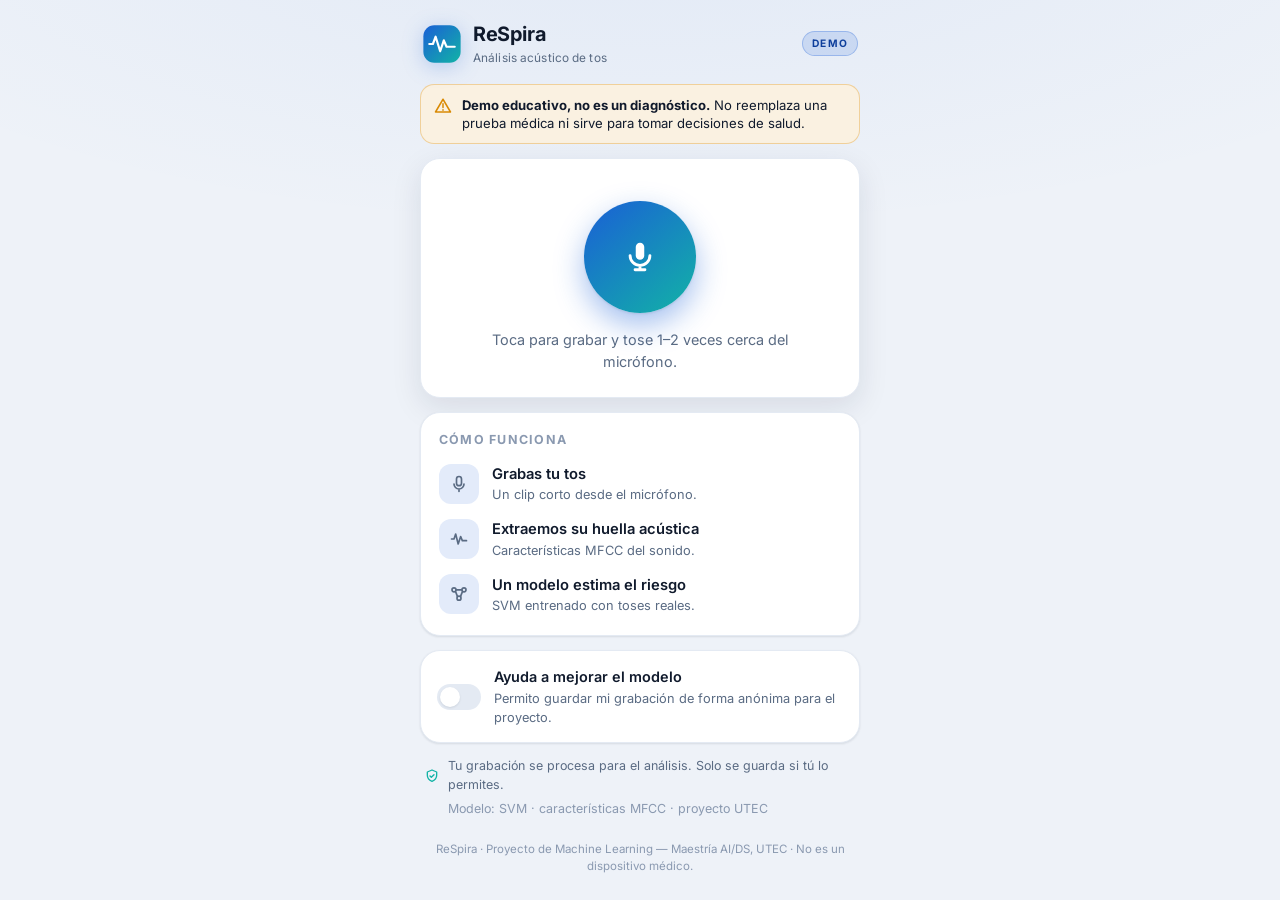
==== deploy/static/index.html @ 6ac3e037 "UI: rediseño profesional «ReSpira» (tema claro/oscuro) Rediseño completo del frontend con prácticas " ====
<!DOCTYPE html>
<html lang="es">
<head>
  <meta charset="UTF-8">
  <meta name="viewport" content="width=device-width, initial-scale=1.0, viewport-fit=cover">
  <meta name="theme-color" content="#ffffff" media="(prefers-color-scheme: light)">
  <meta name="theme-color" content="#0b1220" media="(prefers-color-scheme: dark)">
  <meta name="description" content="ReSpira · Análisis acústico de tos con IA (demo educativo).">
  <title>ReSpira · Análisis acústico de tos</title>
  <link rel="manifest" href="manifest.webmanifest">
  <link rel="icon" href="icons/icon-192.png">
  <link rel="apple-touch-icon" href="icons/icon-192.png">
  <link rel="stylesheet" href="style.css">
</head>
<body>
  <!-- Definiciones SVG reutilizables (gradiente de marca) -->
  <svg width="0" height="0" aria-hidden="true" style="position:absolute">
    <defs>
      <linearGradient id="grad-marca" x1="0" y1="0" x2="1" y2="1">
        <stop offset="0" stop-color="var(--brand)"/>
        <stop offset="1" stop-color="var(--accent)"/>
      </linearGradient>
    </defs>
  </svg>

  <div class="app">
    <!-- ===== App bar ===== -->
    <header class="appbar">
      <div class="marca">
        <span class="logo" aria-hidden="true">
          <svg viewBox="0 0 44 44" width="40" height="40">
            <rect x="1.5" y="1.5" width="41" height="41" rx="12"
                  fill="url(#grad-marca)"/>
            <path d="M8 22 h4 l3 -8 l5 16 l4 -12 l3 7 h9" fill="none"
                  stroke="#fff" stroke-width="2.4" stroke-linecap="round"
                  stroke-linejoin="round"/>
          </svg>
        </span>
        <span class="marca-texto">
          <span class="marca-nombre">ReSpira</span>
          <span class="marca-bajada">Análisis acústico de tos</span>
        </span>
      </div>
      <span class="pill">DEMO</span>
    </header>

    <!-- ===== Aviso ===== -->
    <div class="aviso" role="note">
      <svg viewBox="0 0 24 24" width="18" height="18" aria-hidden="true" class="aviso-ic">
        <path d="M12 3 L22 20 H2 Z" fill="none" stroke="currentColor" stroke-width="2"
              stroke-linejoin="round"/>
        <path d="M12 9 v5 M12 17 v.5" stroke="currentColor" stroke-width="2"
              stroke-linecap="round"/>
      </svg>
      <p><strong>Demo educativo, no es un diagnóstico.</strong> No reemplaza una prueba
      médica ni sirve para tomar decisiones de salud.</p>
    </div>

    <!-- ===== Analizador ===== -->
    <section class="card analizador" data-state="idle" aria-label="Grabador de tos">
      <div class="viz">
        <canvas id="onda" class="onda" aria-hidden="true"></canvas>
        <span id="timer" class="timer num oculto">0.0s</span>
      </div>

      <button id="btnGrabar" class="rec" aria-label="Grabar tos">
        <svg class="rec-ic-mic" viewBox="0 0 24 24" width="34" height="34" aria-hidden="true">
          <rect x="9" y="2" width="6" height="12" rx="3" fill="currentColor"/>
          <path d="M5 11 a7 7 0 0 0 14 0 M12 18 v3 M8.5 21 h7" fill="none"
                stroke="currentColor" stroke-width="2" stroke-linecap="round"/>
        </svg>
        <svg class="rec-ic-stop oculto" viewBox="0 0 24 24" width="30" height="30" aria-hidden="true">
          <rect x="6" y="6" width="12" height="12" rx="3" fill="currentColor"/>
        </svg>
      </button>

      <p id="estado" class="estado">Toca para grabar y tose 1–2 veces cerca del micrófono.</p>

      <!-- Analizando -->
      <div id="cargando" class="cargando" aria-hidden="true">
        <span></span><span></span><span></span><span></span><span></span>
      </div>

      <!-- Resultado -->
      <div id="resultado" class="resultado oculto" aria-live="polite">
        <div class="medidor">
          <svg viewBox="0 0 120 120" width="150" height="150">
            <circle cx="60" cy="60" r="52" class="medidor-fondo"/>
            <circle id="medidorArco" cx="60" cy="60" r="52" class="medidor-arco"
                    transform="rotate(-90 60 60)"/>
          </svg>
          <div class="medidor-centro">
            <span id="probNum" class="num">0<span class="pct">%</span></span>
            <span class="medidor-cap">prob. COVID</span>
          </div>
        </div>

        <div id="chip" class="chip">
          <span id="chipIcon" class="chip-ic" aria-hidden="true"></span>
          <span id="chipTexto"></span>
        </div>
        <p id="significa" class="significa"></p>
        <button id="btnDeNuevo" class="btn-sec">Analizar de nuevo</button>
      </div>
    </section>

    <!-- ===== Cómo funciona ===== -->
    <section class="card info" aria-label="Cómo funciona">
      <h2 class="info-titulo">Cómo funciona</h2>
      <ol class="pasos">
        <li>
          <span class="paso-ic" aria-hidden="true">
            <svg viewBox="0 0 24 24" width="20" height="20">
              <rect x="9" y="3" width="6" height="11" rx="3" fill="none"
                    stroke="currentColor" stroke-width="2"/>
              <path d="M6 12 a6 6 0 0 0 12 0 M12 18 v3" fill="none"
                    stroke="currentColor" stroke-width="2" stroke-linecap="round"/>
            </svg>
          </span>
          <div><strong>Grabas tu tos</strong><span>Un clip corto desde el micrófono.</span></div>
        </li>
        <li>
          <span class="paso-ic" aria-hidden="true">
            <svg viewBox="0 0 24 24" width="20" height="20">
              <path d="M3 12 h3 l2 -6 l3 12 l3 -9 l2 5 h5" fill="none"
                    stroke="currentColor" stroke-width="2" stroke-linecap="round"
                    stroke-linejoin="round"/>
            </svg>
          </span>
          <div><strong>Extraemos su huella acústica</strong><span>Características MFCC del sonido.</span></div>
        </li>
        <li>
          <span class="paso-ic" aria-hidden="true">
            <svg viewBox="0 0 24 24" width="20" height="20">
              <circle cx="6" cy="7" r="2.4" fill="none" stroke="currentColor" stroke-width="2"/>
              <circle cx="18" cy="7" r="2.4" fill="none" stroke="currentColor" stroke-width="2"/>
              <circle cx="12" cy="17" r="2.4" fill="none" stroke="currentColor" stroke-width="2"/>
              <path d="M7.6 8.6 L10.4 15.4 M16.4 8.6 L13.6 15.4 M8.4 7 h7.2" fill="none"
                    stroke="currentColor" stroke-width="2"/>
            </svg>
          </span>
          <div><strong>Un modelo estima el riesgo</strong><span>SVM entrenado con toses reales.</span></div>
        </li>
      </ol>
    </section>

    <!-- ===== Consentimiento ===== -->
    <label class="consent card">
      <input type="checkbox" id="consent">
      <span class="switch" aria-hidden="true"></span>
      <span class="consent-texto">
        <strong>Ayuda a mejorar el modelo</strong>
        Permito guardar mi grabación de forma anónima para el proyecto.
      </span>
    </label>

    <!-- ===== Privacidad + modelo ===== -->
    <div class="notas">
      <p class="nota">
        <svg viewBox="0 0 24 24" width="16" height="16" aria-hidden="true">
          <path d="M12 3 l7 3 v5 c0 4.5 -3 7.5 -7 9 c-4 -1.5 -7 -4.5 -7 -9 V6 Z"
                fill="none" stroke="currentColor" stroke-width="2" stroke-linejoin="round"/>
          <path d="M9 12 l2 2 l4 -4" fill="none" stroke="currentColor" stroke-width="2"
                stroke-linecap="round" stroke-linejoin="round"/>
        </svg>
        Tu grabación se procesa para el análisis. Solo se guarda si tú lo permites.
      </p>
      <p class="nota nota-modelo">Modelo: SVM · características MFCC · proyecto UTEC</p>
    </div>

    <footer class="footer">
      ReSpira · Proyecto de Machine Learning — Maestría AI/DS, UTEC ·
      No es un dispositivo médico.
    </footer>
  </div>

  <script src="app.js"></script>
</body>
</html>
---- deploy/static/style.css ----
/* ===== Fuente Inter (self-hosted, offline) ===== */
@font-face { font-family:'Inter'; font-weight:400; font-display:swap;
  src:url('fonts/inter-400.woff2') format('woff2'); }
@font-face { font-family:'Inter'; font-weight:600; font-display:swap;
  src:url('fonts/inter-600.woff2') format('woff2'); }
@font-face { font-family:'Inter'; font-weight:700; font-display:swap;
  src:url('fonts/inter-700.woff2') format('woff2'); }

/* ===== Tokens de diseño ===== */
:root {
  --bg:#eef2f8; --bg-glow:rgba(26,95,214,.06);
  --surface:#ffffff; --surface-2:#f5f8fc;
  --border:#e4eaf3;
  --text:#101a2c; --muted:#5a6b83; --faint:#8a99b0;
  --brand:#1a5fd6; --brand-ink:#0e3f9c; --accent:#12b3a6;
  --success:#16a34a; --warning:#d98a04; --danger:#dc2626;
  --on-brand:#ffffff;
  --shadow-sm:0 1px 2px rgba(16,32,58,.06),0 1px 3px rgba(16,32,58,.05);
  --shadow-md:0 10px 30px rgba(16,32,58,.10);
  --shadow-lg:0 24px 60px rgba(16,32,58,.16);
  --ring:0 0 0 4px rgba(26,95,214,.18);
}
@media (prefers-color-scheme:dark) {
  :root {
    --bg:#0b1220; --bg-glow:rgba(51,214,198,.10);
    --surface:#131c2e; --surface-2:#0f1728;
    --border:#263248;
    --text:#e9f0fb; --muted:#93a4bd; --faint:#6c7c95;
    --brand:#5b93ff; --brand-ink:#8fb4ff; --accent:#33d6c6;
    --success:#34d399; --warning:#fbbf24; --danger:#f87171;
    --on-brand:#0b1220;
    --shadow-sm:0 1px 2px rgba(0,0,0,.30);
    --shadow-md:0 12px 34px rgba(0,0,0,.40);
    --shadow-lg:0 28px 64px rgba(0,0,0,.55);
    --ring:0 0 0 4px rgba(91,147,255,.28);
  }
}

/* ===== Reset ===== */
*,*::before,*::after { box-sizing:border-box; margin:0; padding:0; }
html { -webkit-text-size-adjust:100%; }
body {
  font-family:'Inter',system-ui,-apple-system,'Segoe UI',Roboto,sans-serif;
  color:var(--text);
  background:
    radial-gradient(120% 60% at 50% -10%, var(--bg-glow), transparent 60%),
    var(--bg);
  background-attachment:fixed;
  min-height:100vh;
  line-height:1.5;
  -webkit-font-smoothing:antialiased;
  padding:max(16px,env(safe-area-inset-top)) 16px calc(24px + env(safe-area-inset-bottom));
}
.num { font-variant-numeric:tabular-nums; font-feature-settings:'tnum' 1; }
.oculto { display:none !important; }

.app {
  width:100%; max-width:440px; margin:0 auto;
  display:flex; flex-direction:column; gap:14px;
}

/* ===== App bar ===== */
.appbar { display:flex; align-items:center; justify-content:space-between; padding:4px 2px 2px; }
.marca { display:flex; align-items:center; gap:11px; }
.logo { display:flex; filter:drop-shadow(0 4px 10px rgba(26,95,214,.25)); }
.marca-nombre { display:block; font-weight:700; font-size:1.24rem; letter-spacing:-.02em; }
.marca-bajada { display:block; font-size:.74rem; color:var(--muted); letter-spacing:.01em; }
.pill {
  font-size:.64rem; font-weight:700; letter-spacing:.12em;
  color:var(--brand-ink); background:color-mix(in srgb,var(--brand) 14%,transparent);
  border:1px solid color-mix(in srgb,var(--brand) 28%,transparent);
  padding:4px 9px; border-radius:999px;
}

/* ===== Aviso ===== */
.aviso {
  display:flex; gap:10px; align-items:flex-start;
  background:color-mix(in srgb,var(--warning) 12%,var(--surface));
  border:1px solid color-mix(in srgb,var(--warning) 32%,transparent);
  color:var(--text); border-radius:14px; padding:11px 13px; font-size:.82rem; line-height:1.4;
}
.aviso-ic { color:var(--warning); flex:0 0 auto; margin-top:1px; }

/* ===== Card base ===== */
.card {
  background:var(--surface);
  border:1px solid var(--border);
  border-radius:20px;
  box-shadow:var(--shadow-sm);
}

/* ===== Analizador ===== */
.analizador {
  padding:26px 22px 24px; text-align:center;
  display:flex; flex-direction:column; align-items:center; gap:16px;
  box-shadow:var(--shadow-md);
}
.viz { position:relative; width:100%; height:0; overflow:hidden; transition:height .3s ease; }
.analizador[data-state="rec"] .viz { height:76px; }
.onda { width:100%; height:76px; display:block; }
.timer {
  position:absolute; top:6px; right:8px; font-size:.82rem; font-weight:600;
  color:var(--danger); background:var(--surface); padding:2px 8px; border-radius:999px;
  box-shadow:var(--shadow-sm);
}

/* Botón grabar */
.rec {
  position:relative; width:112px; height:112px; border-radius:50%; border:none;
  cursor:pointer; color:var(--on-brand);
  background:linear-gradient(140deg,var(--brand),var(--accent));
  box-shadow:0 12px 30px color-mix(in srgb,var(--brand) 40%,transparent), var(--shadow-sm);
  display:flex; align-items:center; justify-content:center;
  transition:transform .12s ease, box-shadow .2s ease, background .3s ease;
}
.rec::before {
  content:''; position:absolute; inset:-6px; border-radius:50%;
  border:2px solid color-mix(in srgb,var(--brand) 45%,transparent); opacity:0;
}
.rec:hover { transform:translateY(-1px); }
.rec:active { transform:scale(.97); }
.rec:focus-visible { outline:none; box-shadow:var(--ring), 0 12px 30px color-mix(in srgb,var(--brand) 40%,transparent); }
.analizador[data-state="rec"] .rec {
  background:linear-gradient(140deg,#e11d48,#f97316);
  box-shadow:0 12px 30px rgba(225,29,72,.42);
}
.analizador[data-state="rec"] .rec::before { opacity:1; animation:pulso 1.4s ease-out infinite; }
@keyframes pulso { 0%{transform:scale(1);opacity:.7} 100%{transform:scale(1.35);opacity:0} }

.analizador[data-state="idle"] .rec-ic-stop,
.analizador[data-state="rec"]  .rec-ic-mic { display:none; }
.analizador[data-state="loading"] .rec,
.analizador[data-state="done"]    .rec { display:none; }

.estado { color:var(--muted); font-size:.9rem; min-height:1.2em; max-width:34ch; }
.analizador[data-state="done"] .estado { display:none; }

/* Analizando (ecualizador) */
.cargando { display:none; gap:5px; align-items:flex-end; height:34px; }
.analizador[data-state="loading"] .cargando { display:flex; }
.cargando span {
  width:5px; height:10px; border-radius:3px;
  background:linear-gradient(var(--brand),var(--accent));
  animation:eq 1s ease-in-out infinite;
}
.cargando span:nth-child(2){ animation-delay:.12s } .cargando span:nth-child(3){ animation-delay:.24s }
.cargando span:nth-child(4){ animation-delay:.36s } .cargando span:nth-child(5){ animation-delay:.48s }
@keyframes eq { 0%,100%{height:9px} 50%{height:30px} }

/* ===== Resultado ===== */
.resultado { display:none; flex-direction:column; align-items:center; gap:14px; width:100%; }
.analizador[data-state="done"] .resultado { display:flex; animation:aparece .4s ease both; }
@keyframes aparece { from{opacity:0;transform:translateY(8px)} to{opacity:1;transform:none} }

.medidor { position:relative; width:150px; height:150px; }
.medidor-fondo { fill:none; stroke:var(--border); stroke-width:11; }
.medidor-arco {
  fill:none; stroke:var(--brand); stroke-width:11; stroke-linecap:round;
  stroke-dasharray:326.7; stroke-dashoffset:326.7;
  transition:stroke-dashoffset .8s cubic-bezier(.22,1,.36,1), stroke .4s ease;
}
.medidor-centro {
  position:absolute; inset:0; display:flex; flex-direction:column;
  align-items:center; justify-content:center; gap:1px;
}
.medidor-centro .num { font-size:2.2rem; font-weight:700; letter-spacing:-.03em; line-height:1; }
.medidor-centro .pct { font-size:1.1rem; font-weight:600; color:var(--muted); }
.medidor-cap { font-size:.72rem; color:var(--faint); text-transform:uppercase; letter-spacing:.08em; }

.chip {
  display:inline-flex; align-items:center; gap:8px;
  font-weight:600; font-size:.95rem; padding:8px 15px; border-radius:999px;
  color:var(--tint,var(--brand));
  background:color-mix(in srgb,var(--tint,var(--brand)) 13%,transparent);
  border:1px solid color-mix(in srgb,var(--tint,var(--brand)) 30%,transparent);
}
.chip-ic { display:flex; }
.significa { color:var(--muted); font-size:.85rem; max-width:32ch; }

.btn-sec {
  margin-top:2px; font:inherit; font-weight:600; font-size:.92rem; cursor:pointer;
  color:var(--brand-ink); background:var(--surface-2);
  border:1px solid var(--border); border-radius:12px; padding:11px 18px;
  transition:background .2s ease, transform .1s ease;
}
.btn-sec:hover { background:color-mix(in srgb,var(--brand) 8%,var(--surface-2)); }
.btn-sec:active { transform:scale(.98); }
.btn-sec:focus-visible { outline:none; box-shadow:var(--ring); }

/* ===== Cómo funciona ===== */
.info { padding:18px 18px 20px; }
.info-titulo { font-size:.78rem; text-transform:uppercase; letter-spacing:.1em; color:var(--faint); margin-bottom:14px; }
.pasos { list-style:none; display:flex; flex-direction:column; gap:14px; }
.pasos li { display:flex; align-items:center; gap:13px; }
.paso-ic {
  flex:0 0 auto; width:40px; height:40px; border-radius:12px;
  display:flex; align-items:center; justify-content:center; color:var(--brand);
  background:color-mix(in srgb,var(--brand) 12%,transparent);
}
.pasos div { display:flex; flex-direction:column; }
.pasos strong { font-size:.92rem; font-weight:600; }
.pasos span { font-size:.8rem; color:var(--muted); }

/* ===== Consentimiento (switch) ===== */
.consent { display:flex; align-items:center; gap:13px; padding:15px 16px; cursor:pointer; }
.consent input { position:absolute; opacity:0; width:0; height:0; }
.switch {
  flex:0 0 auto; position:relative; width:44px; height:26px; border-radius:999px;
  background:var(--border); transition:background .2s ease;
}
.switch::after {
  content:''; position:absolute; top:3px; left:3px; width:20px; height:20px; border-radius:50%;
  background:#fff; box-shadow:var(--shadow-sm); transition:transform .2s ease;
}
.consent input:checked + .switch { background:var(--brand); }
.consent input:checked + .switch::after { transform:translateX(18px); }
.consent input:focus-visible + .switch { box-shadow:var(--ring); }
.consent-texto { display:flex; flex-direction:column; font-size:.8rem; color:var(--muted); gap:1px; }
.consent-texto strong { font-size:.9rem; font-weight:600; color:var(--text); }

/* ===== Notas + footer ===== */
.notas { display:flex; flex-direction:column; gap:6px; padding:0 4px; }
.nota { display:flex; align-items:center; gap:8px; font-size:.78rem; color:var(--muted); }
.nota svg { flex:0 0 auto; color:var(--accent); }
.nota-modelo { color:var(--faint); padding-left:24px; }
.footer { text-align:center; font-size:.72rem; color:var(--faint); padding:8px 6px 0; line-height:1.5; }

/* ===== Accesibilidad: movimiento reducido ===== */
@media (prefers-reduced-motion:reduce) {
  *,*::before,*::after { animation-duration:.001ms !important; animation-iteration-count:1 !important;
                         transition-duration:.001ms !important; }
  .rec::before { display:none; }
}
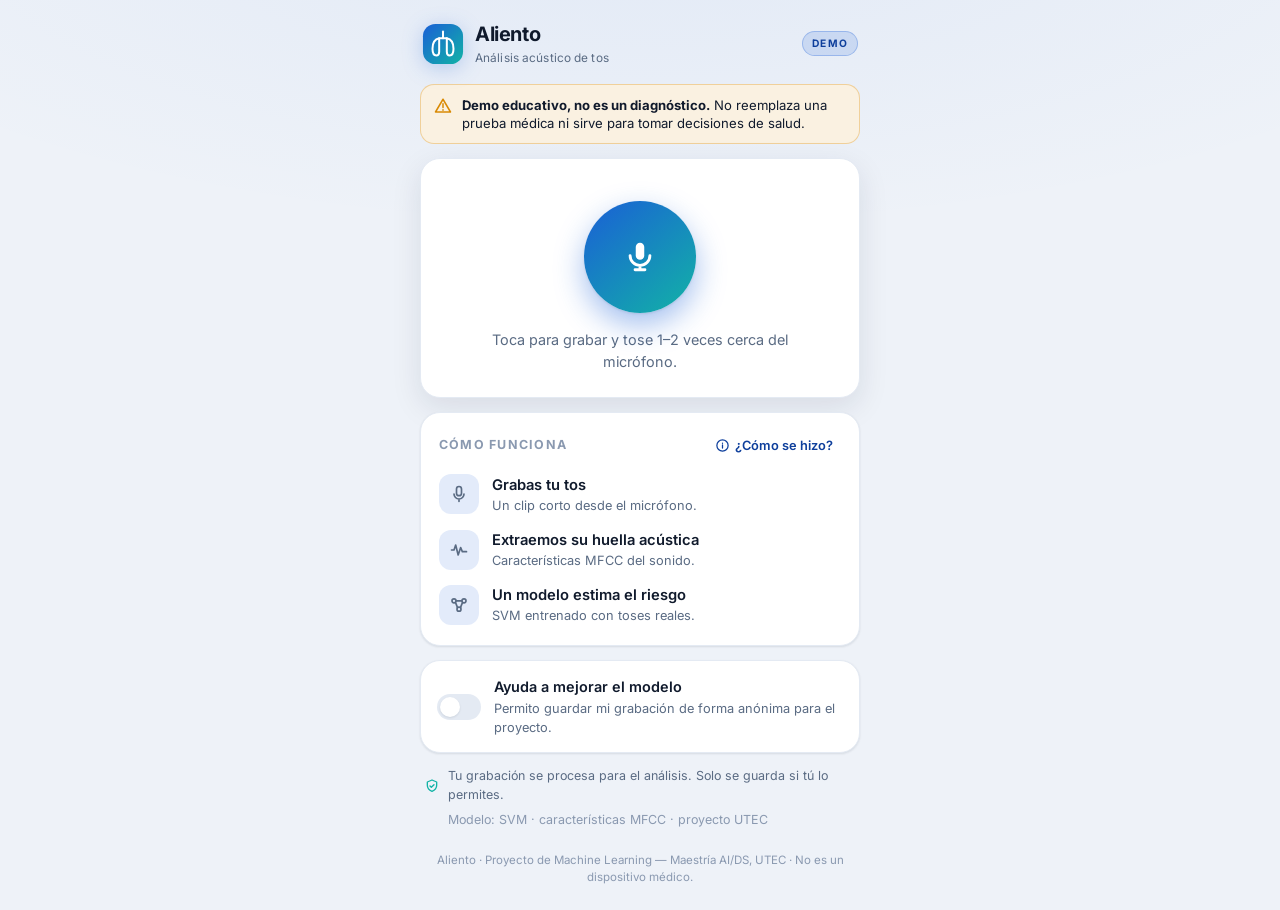
==== commit 2bc328c2: "UI: fix resultado en blanco + rebrand «Aliento» + modal explicativo - Fix crítico: quitado .oculto d" ====
--- a/deploy/static/index.html
+++ b/deploy/static/index.html
@@ -3,10 +3,9 @@
 <head>
   <meta charset="UTF-8">
   <meta name="viewport" content="width=device-width, initial-scale=1.0, viewport-fit=cover">
-  <meta name="theme-color" content="#ffffff" media="(prefers-color-scheme: light)">
-  <meta name="theme-color" content="#0b1220" media="(prefers-color-scheme: dark)">
-  <meta name="description" content="ReSpira · Análisis acústico de tos con IA (demo educativo).">
-  <title>ReSpira · Análisis acústico de tos</title>
+  <meta name="theme-color" content="#eef2f8">
+  <meta name="description" content="Aliento · Análisis acústico de tos con IA (demo educativo).">
+  <title>Aliento · Análisis acústico de tos</title>
   <link rel="manifest" href="manifest.webmanifest">
   <link rel="icon" href="icons/icon-192.png">
   <link rel="apple-touch-icon" href="icons/icon-192.png">
@@ -27,17 +26,20 @@
     <!-- ===== App bar ===== -->
     <header class="appbar">
       <div class="marca">
-        <span class="logo" aria-hidden="true">
-          <svg viewBox="0 0 44 44" width="40" height="40">
-            <rect x="1.5" y="1.5" width="41" height="41" rx="12"
-                  fill="url(#grad-marca)"/>
-            <path d="M8 22 h4 l3 -8 l5 16 l4 -12 l3 7 h9" fill="none"
-                  stroke="#fff" stroke-width="2.4" stroke-linecap="round"
-                  stroke-linejoin="round"/>
+        <span class="logo respira" aria-hidden="true">
+          <svg viewBox="0 0 44 44" width="42" height="42">
+            <rect x="1" y="1" width="42" height="42" rx="13" fill="url(#grad-marca)"/>
+            <!-- Pulmón estilizado: tráquea + dos lóbulos -->
+            <g fill="none" stroke="#fff" stroke-width="2.1" stroke-linecap="round" stroke-linejoin="round">
+              <path d="M22 9 v7"/>
+              <path d="M22 16 h-4 M22 16 h4"/>
+              <path d="M18 16 c-5 1 -7 6 -7 11 c0 4 1 7 4 7 c2 0 3 -1 3 -4 v-14"/>
+              <path d="M26 16 c5 1 7 6 7 11 c0 4 -1 7 -4 7 c-2 0 -3 -1 -3 -4 v-14"/>
+            </g>
           </svg>
         </span>
         <span class="marca-texto">
-          <span class="marca-nombre">ReSpira</span>
+          <span class="marca-nombre">Aliento</span>
           <span class="marca-bajada">Análisis acústico de tos</span>
         </span>
       </div>
@@ -82,7 +84,7 @@
       </div>
 
       <!-- Resultado -->
-      <div id="resultado" class="resultado oculto" aria-live="polite">
+      <div id="resultado" class="resultado" aria-live="polite">
         <div class="medidor">
           <svg viewBox="0 0 120 120" width="150" height="150">
             <circle cx="60" cy="60" r="52" class="medidor-fondo"/>
@@ -106,7 +108,16 @@
 
     <!-- ===== Cómo funciona ===== -->
     <section class="card info" aria-label="Cómo funciona">
-      <h2 class="info-titulo">Cómo funciona</h2>
+      <div class="info-head">
+        <h2 class="info-titulo">Cómo funciona</h2>
+        <button id="btnComoSeHizo" class="link-info" type="button">
+          <svg viewBox="0 0 24 24" width="15" height="15" aria-hidden="true">
+            <circle cx="12" cy="12" r="9" fill="none" stroke="currentColor" stroke-width="2"/>
+            <path d="M12 11 v5 M12 8 v.4" stroke="currentColor" stroke-width="2" stroke-linecap="round"/>
+          </svg>
+          ¿Cómo se hizo?
+        </button>
+      </div>
       <ol class="pasos">
         <li>
           <span class="paso-ic" aria-hidden="true">
@@ -169,11 +180,35 @@
     </div>
 
     <footer class="footer">
-      ReSpira · Proyecto de Machine Learning — Maestría AI/DS, UTEC ·
+      Aliento · Proyecto de Machine Learning — Maestría AI/DS, UTEC ·
       No es un dispositivo médico.
     </footer>
   </div>
 
+  <!-- ===== Modal: ¿Cómo se hizo? ===== -->
+  <dialog id="modal" class="modal">
+    <div class="modal-head">
+      <h2>¿Cómo se hizo?</h2>
+      <button id="modalCerrar" class="modal-x" aria-label="Cerrar">
+        <svg viewBox="0 0 24 24" width="22" height="22" aria-hidden="true">
+          <path d="M6 6 L18 18 M18 6 L6 18" stroke="currentColor" stroke-width="2" stroke-linecap="round"/>
+        </svg>
+      </button>
+    </div>
+    <div class="modal-body">
+      <p>Explicado en simple, sin tecnicismos:</p>
+      <ul class="modal-lista">
+        <li><span class="modal-em">1</span><div><strong>Escuchamos muchas toses.</strong> Juntamos grabaciones de tos de personas que tenían COVID y de personas que no, de bases de datos públicas de investigación.</div></li>
+        <li><span class="modal-em">2</span><div><strong>Convertimos el sonido en números.</strong> Cada tos se resume en una especie de "huella" del sonido (su tono, su textura), parecido a cómo Shazam reconoce una canción.</div></li>
+        <li><span class="modal-em">3</span><div><strong>La computadora aprendió a diferenciarlas.</strong> Un modelo estadístico (un "SVM") estudió miles de esas huellas hasta encontrar qué diferencia una tos positiva de una negativa.</div></li>
+        <li><span class="modal-em">4</span><div><strong>Cuando toses, compara y estima.</strong> Toma tu tos, la compara con lo que aprendió y te da un porcentaje de qué tan parecida es a una tos positiva.</div></li>
+      </ul>
+      <p class="modal-nota"><strong>Ojo:</strong> acierta bastante con las toses negativas, pero se le escapan muchas positivas. Por eso <strong>no es un diagnóstico</strong> — es un proyecto educativo para aprender cómo la IA analiza sonidos. Ante cualquier duda de salud, hazte una prueba real.</p>
+      <p class="modal-priv">Tu grabación solo se guarda si marcas la casilla de consentimiento; si no, se usa para el análisis y se descarta.</p>
+    </div>
+    <button id="modalOk" class="btn-sec modal-ok">Entendido</button>
+  </dialog>
+
   <script src="app.js"></script>
 </body>
 </html>
--- a/deploy/static/style.css
+++ b/deploy/static/style.css
@@ -19,9 +19,10 @@
   --shadow-md:0 10px 30px rgba(16,32,58,.10);
   --shadow-lg:0 24px 60px rgba(16,32,58,.16);
   --ring:0 0 0 4px rgba(26,95,214,.18);
-}
-@media (prefers-color-scheme:dark) {
-  :root {
+  color-scheme:light;
+}
+/* Tema claro por defecto. El oscuro queda como opción (data-theme="dark" en <html>). */
+:root[data-theme="dark"] {
     --bg:#0b1220; --bg-glow:rgba(51,214,198,.10);
     --surface:#131c2e; --surface-2:#0f1728;
     --border:#263248;
@@ -33,7 +34,7 @@
     --shadow-md:0 12px 34px rgba(0,0,0,.40);
     --shadow-lg:0 28px 64px rgba(0,0,0,.55);
     --ring:0 0 0 4px rgba(91,147,255,.28);
-  }
+    color-scheme:dark;
 }
 
 /* ===== Reset ===== */
@@ -63,6 +64,12 @@
 .appbar { display:flex; align-items:center; justify-content:space-between; padding:4px 2px 2px; }
 .marca { display:flex; align-items:center; gap:11px; }
 .logo { display:flex; filter:drop-shadow(0 4px 10px rgba(26,95,214,.25)); }
+/* Respiración lenta y elegante del logo (como un pulmón) */
+.respira { animation:respirar 4.5s ease-in-out infinite; transform-origin:center; }
+@keyframes respirar {
+  0%,100% { transform:scale(1);    opacity:.94; }
+  50%     { transform:scale(1.06); opacity:1;   }
+}
 .marca-nombre { display:block; font-weight:700; font-size:1.24rem; letter-spacing:-.02em; }
 .marca-bajada { display:block; font-size:.74rem; color:var(--muted); letter-spacing:.01em; }
 .pill {
@@ -189,7 +196,14 @@
 
 /* ===== Cómo funciona ===== */
 .info { padding:18px 18px 20px; }
-.info-titulo { font-size:.78rem; text-transform:uppercase; letter-spacing:.1em; color:var(--faint); margin-bottom:14px; }
+.info-head { display:flex; align-items:center; justify-content:space-between; gap:10px; margin-bottom:14px; }
+.info-titulo { font-size:.78rem; text-transform:uppercase; letter-spacing:.1em; color:var(--faint); }
+.link-info {
+  display:inline-flex; align-items:center; gap:5px; font:inherit; font-size:.8rem; font-weight:600;
+  color:var(--brand-ink); background:none; border:none; cursor:pointer; padding:5px 8px; border-radius:9px;
+}
+.link-info:hover { background:color-mix(in srgb,var(--brand) 10%,transparent); }
+.link-info:focus-visible { outline:none; box-shadow:var(--ring); }
 .pasos { list-style:none; display:flex; flex-direction:column; gap:14px; }
 .pasos li { display:flex; align-items:center; gap:13px; }
 .paso-ic {
@@ -225,6 +239,37 @@
 .nota-modelo { color:var(--faint); padding-left:24px; }
 .footer { text-align:center; font-size:.72rem; color:var(--faint); padding:8px 6px 0; line-height:1.5; }
 
+/* ===== Modal "¿Cómo se hizo?" ===== */
+.modal {
+  width:min(440px,92vw); max-height:88vh; padding:0; border:none; border-radius:20px;
+  background:var(--surface); color:var(--text); box-shadow:var(--shadow-lg); overflow:hidden;
+}
+.modal::backdrop { background:rgba(10,18,34,.55); backdrop-filter:blur(3px); }
+.modal[open] { display:flex; flex-direction:column; animation:modalIn .25s ease both; }
+@keyframes modalIn { from{opacity:0; transform:translateY(10px) scale(.98)} to{opacity:1; transform:none} }
+.modal-head {
+  display:flex; align-items:center; justify-content:space-between;
+  padding:18px 20px 12px; border-bottom:1px solid var(--border);
+}
+.modal-head h2 { font-size:1.15rem; font-weight:700; letter-spacing:-.01em; }
+.modal-x { display:flex; padding:6px; margin:-6px; border:none; background:none; cursor:pointer;
+  color:var(--muted); border-radius:8px; }
+.modal-x:hover { background:var(--surface-2); color:var(--text); }
+.modal-x:focus-visible { outline:none; box-shadow:var(--ring); }
+.modal-body { flex:1 1 auto; min-height:0; overflow-y:auto; padding:16px 20px; font-size:.92rem; line-height:1.55; }
+.modal-body > p { color:var(--muted); }
+.modal-lista { list-style:none; display:flex; flex-direction:column; gap:14px; margin:14px 0; }
+.modal-lista li { display:flex; gap:12px; align-items:flex-start; }
+.modal-em { flex:0 0 auto; width:26px; height:26px; border-radius:50%; font-size:.85rem; font-weight:700;
+  display:flex; align-items:center; justify-content:center; color:var(--on-brand);
+  background:linear-gradient(140deg,var(--brand),var(--accent)); }
+.modal-lista strong { font-weight:600; }
+.modal-nota { background:color-mix(in srgb,var(--warning) 12%,var(--surface));
+  border:1px solid color-mix(in srgb,var(--warning) 30%,transparent);
+  border-radius:12px; padding:11px 13px; margin-top:4px; font-size:.86rem; }
+.modal-priv { color:var(--faint); font-size:.8rem; margin-top:12px; }
+.modal-ok { margin:4px 20px 20px; align-self:stretch; }
+
 /* ===== Accesibilidad: movimiento reducido ===== */
 @media (prefers-reduced-motion:reduce) {
   *,*::before,*::after { animation-duration:.001ms !important; animation-iteration-count:1 !important;
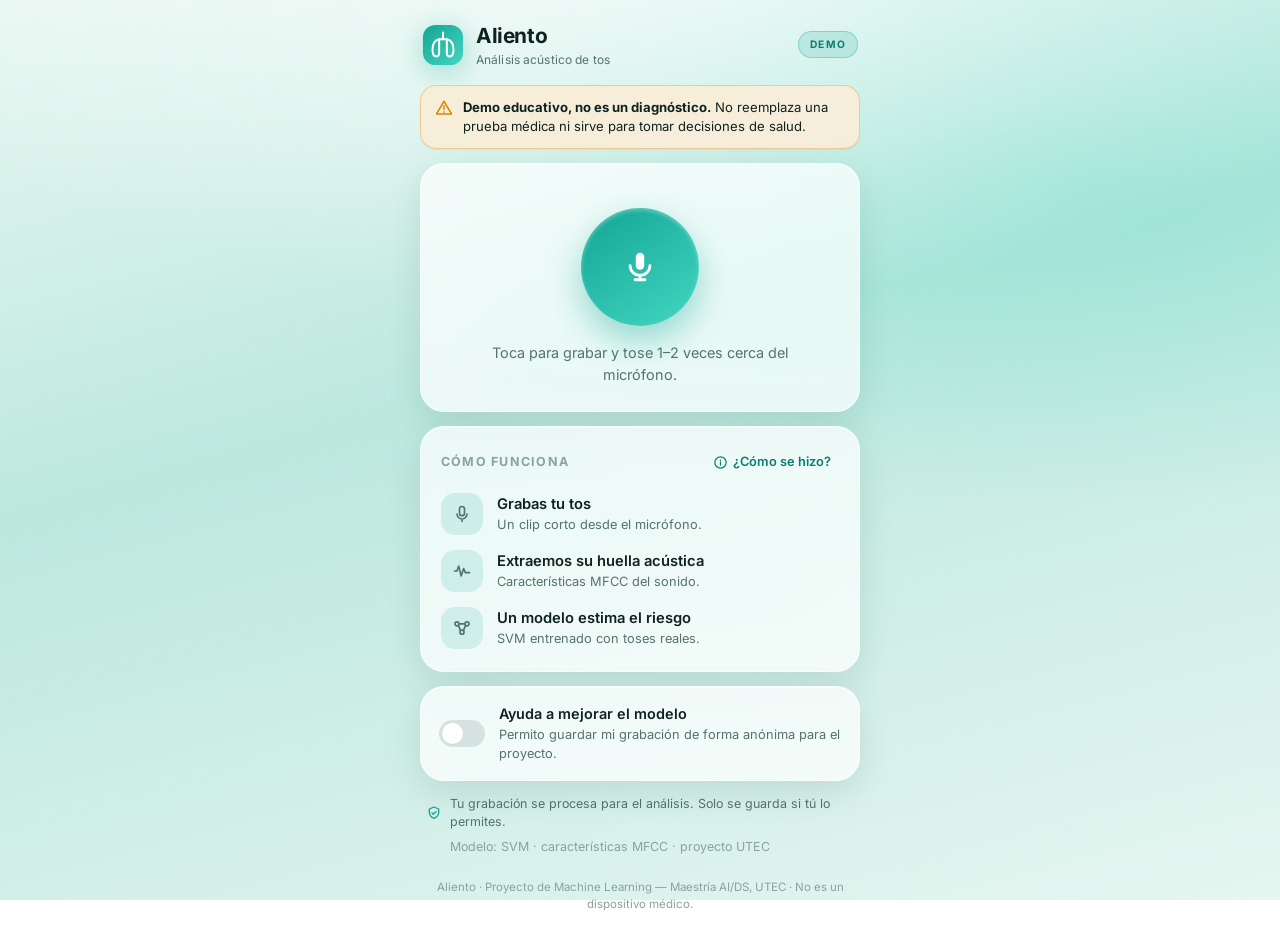
==== commit ced84ba9: "UI: rediseño mint-glass (inspirado en apps de farmacia) + fixes de modal - Nueva estética: fondo deg" ====
--- a/deploy/static/index.html
+++ b/deploy/static/index.html
@@ -3,7 +3,7 @@
 <head>
   <meta charset="UTF-8">
   <meta name="viewport" content="width=device-width, initial-scale=1.0, viewport-fit=cover">
-  <meta name="theme-color" content="#eef2f8">
+  <meta name="theme-color" content="#dff3ee">
   <meta name="description" content="Aliento · Análisis acústico de tos con IA (demo educativo).">
   <title>Aliento · Análisis acústico de tos</title>
   <link rel="manifest" href="manifest.webmanifest">
@@ -196,14 +196,14 @@
       </button>
     </div>
     <div class="modal-body">
-      <p>Explicado en simple, sin tecnicismos:</p>
+      <p class="modal-intro">Explicado en simple, sin tecnicismos:</p>
       <ul class="modal-lista">
         <li><span class="modal-em">1</span><div><strong>Escuchamos muchas toses.</strong> Juntamos grabaciones de tos de personas que tenían COVID y de personas que no, de bases de datos públicas de investigación.</div></li>
         <li><span class="modal-em">2</span><div><strong>Convertimos el sonido en números.</strong> Cada tos se resume en una especie de "huella" del sonido (su tono, su textura), parecido a cómo Shazam reconoce una canción.</div></li>
         <li><span class="modal-em">3</span><div><strong>La computadora aprendió a diferenciarlas.</strong> Un modelo estadístico (un "SVM") estudió miles de esas huellas hasta encontrar qué diferencia una tos positiva de una negativa.</div></li>
         <li><span class="modal-em">4</span><div><strong>Cuando toses, compara y estima.</strong> Toma tu tos, la compara con lo que aprendió y te da un porcentaje de qué tan parecida es a una tos positiva.</div></li>
       </ul>
-      <p class="modal-nota"><strong>Ojo:</strong> acierta bastante con las toses negativas, pero se le escapan muchas positivas. Por eso <strong>no es un diagnóstico</strong> — es un proyecto educativo para aprender cómo la IA analiza sonidos. Ante cualquier duda de salud, hazte una prueba real.</p>
+      <p class="modal-nota"><strong>Importante:</strong> el modelo identifica bien las toses negativas, pero todavía pasa por alto varios casos positivos. Por eso su resultado es <strong>orientativo y no constituye un diagnóstico</strong>. Es un proyecto académico para estudiar cómo la inteligencia artificial analiza sonidos; ante cualquier síntoma, consulta a un profesional de salud o realiza una prueba clínica.</p>
       <p class="modal-priv">Tu grabación solo se guarda si marcas la casilla de consentimiento; si no, se usa para el análisis y se descarta.</p>
     </div>
     <button id="modalOk" class="btn-sec modal-ok">Entendido</button>
--- a/deploy/static/style.css
+++ b/deploy/static/style.css
@@ -6,35 +6,38 @@
 @font-face { font-family:'Inter'; font-weight:700; font-display:swap;
   src:url('fonts/inter-700.woff2') format('woff2'); }
 
-/* ===== Tokens de diseño ===== */
+/* ===== Tokens (estética mint-glass, tema claro por defecto) ===== */
 :root {
-  --bg:#eef2f8; --bg-glow:rgba(26,95,214,.06);
-  --surface:#ffffff; --surface-2:#f5f8fc;
-  --border:#e4eaf3;
-  --text:#101a2c; --muted:#5a6b83; --faint:#8a99b0;
-  --brand:#1a5fd6; --brand-ink:#0e3f9c; --accent:#12b3a6;
-  --success:#16a34a; --warning:#d98a04; --danger:#dc2626;
-  --on-brand:#ffffff;
-  --shadow-sm:0 1px 2px rgba(16,32,58,.06),0 1px 3px rgba(16,32,58,.05);
-  --shadow-md:0 10px 30px rgba(16,32,58,.10);
-  --shadow-lg:0 24px 60px rgba(16,32,58,.16);
-  --ring:0 0 0 4px rgba(26,95,214,.18);
   color-scheme:light;
-}
-/* Tema claro por defecto. El oscuro queda como opción (data-theme="dark" en <html>). */
+  --brand:#12a594; --brand-ink:#0b7d70; --accent:#43d6c1;
+  --cta:#0e2a26; --cta-ink:#ffffff;                 /* botón oscuro premium */
+  --text:#10221f; --muted:#55736d; --faint:#8aa39d;
+  --surface:rgba(255,255,255,.72);                  /* vidrio esmerilado */
+  --surface-strong:rgba(255,255,255,.92);
+  --border:rgba(255,255,255,.72);
+  --hairline:rgba(16,60,54,.12);
+  --track:rgba(16,60,54,.12);
+  --success:#12a150; --warning:#d98a04; --danger:#e5484d;
+  --shadow-sm:0 1px 2px rgba(15,60,54,.06);
+  --shadow-md:0 12px 34px rgba(15,70,62,.12);
+  --shadow-lg:0 24px 60px rgba(15,70,62,.20);
+  --ring:0 0 0 4px rgba(18,165,148,.28);
+  --glow:0 14px 34px rgba(18,165,148,.40);
+}
 :root[data-theme="dark"] {
-    --bg:#0b1220; --bg-glow:rgba(51,214,198,.10);
-    --surface:#131c2e; --surface-2:#0f1728;
-    --border:#263248;
-    --text:#e9f0fb; --muted:#93a4bd; --faint:#6c7c95;
-    --brand:#5b93ff; --brand-ink:#8fb4ff; --accent:#33d6c6;
-    --success:#34d399; --warning:#fbbf24; --danger:#f87171;
-    --on-brand:#0b1220;
-    --shadow-sm:0 1px 2px rgba(0,0,0,.30);
-    --shadow-md:0 12px 34px rgba(0,0,0,.40);
-    --shadow-lg:0 28px 64px rgba(0,0,0,.55);
-    --ring:0 0 0 4px rgba(91,147,255,.28);
-    color-scheme:dark;
+  color-scheme:dark;
+  --brand:#2fd6c1; --brand-ink:#7defdb; --accent:#5be6d4;
+  --cta:#0c3a34; --cta-ink:#eafcf8;
+  --text:#e6f4f0; --muted:#94b3ac; --faint:#6d8b84;
+  --surface:rgba(20,40,36,.62); --surface-strong:rgba(22,44,40,.94);
+  --border:rgba(255,255,255,.08); --hairline:rgba(255,255,255,.10);
+  --track:rgba(255,255,255,.12);
+  --success:#3bd07e; --warning:#f0b23c; --danger:#ff6b70;
+  --shadow-sm:0 1px 2px rgba(0,0,0,.3);
+  --shadow-md:0 14px 36px rgba(0,0,0,.45);
+  --shadow-lg:0 28px 64px rgba(0,0,0,.6);
+  --ring:0 0 0 4px rgba(47,214,193,.32);
+  --glow:0 14px 34px rgba(47,214,193,.34);
 }
 
 /* ===== Reset ===== */
@@ -44,96 +47,82 @@
   font-family:'Inter',system-ui,-apple-system,'Segoe UI',Roboto,sans-serif;
   color:var(--text);
   background:
-    radial-gradient(120% 60% at 50% -10%, var(--bg-glow), transparent 60%),
-    var(--bg);
+    radial-gradient(120% 70% at 50% -5%, rgba(255,255,255,.65), transparent 55%),
+    radial-gradient(90% 60% at 85% 20%, rgba(67,214,193,.28), transparent 60%),
+    linear-gradient(165deg,#e8f7f2 0%,#bce8de 42%,#d2efe8 72%,#e6f6f1 100%);
   background-attachment:fixed;
-  min-height:100vh;
-  line-height:1.5;
-  -webkit-font-smoothing:antialiased;
+  min-height:100vh; line-height:1.5; -webkit-font-smoothing:antialiased;
   padding:max(16px,env(safe-area-inset-top)) 16px calc(24px + env(safe-area-inset-bottom));
+}
+:root[data-theme="dark"] body {
+  background:
+    radial-gradient(100% 60% at 50% -5%, rgba(47,214,193,.14), transparent 55%),
+    linear-gradient(165deg,#08201c 0%,#071714 55%,#06130f 100%);
 }
 .num { font-variant-numeric:tabular-nums; font-feature-settings:'tnum' 1; }
 .oculto { display:none !important; }
 
-.app {
-  width:100%; max-width:440px; margin:0 auto;
-  display:flex; flex-direction:column; gap:14px;
-}
+.app { width:100%; max-width:440px; margin:0 auto; display:flex; flex-direction:column; gap:14px; }
 
 /* ===== App bar ===== */
 .appbar { display:flex; align-items:center; justify-content:space-between; padding:4px 2px 2px; }
-.marca { display:flex; align-items:center; gap:11px; }
-.logo { display:flex; filter:drop-shadow(0 4px 10px rgba(26,95,214,.25)); }
-/* Respiración lenta y elegante del logo (como un pulmón) */
+.marca { display:flex; align-items:center; gap:12px; }
+.logo { display:flex; filter:drop-shadow(0 6px 14px rgba(18,165,148,.35)); }
 .respira { animation:respirar 4.5s ease-in-out infinite; transform-origin:center; }
-@keyframes respirar {
-  0%,100% { transform:scale(1);    opacity:.94; }
-  50%     { transform:scale(1.06); opacity:1;   }
-}
-.marca-nombre { display:block; font-weight:700; font-size:1.24rem; letter-spacing:-.02em; }
-.marca-bajada { display:block; font-size:.74rem; color:var(--muted); letter-spacing:.01em; }
+@keyframes respirar { 0%,100%{transform:scale(1); opacity:.94} 50%{transform:scale(1.06); opacity:1} }
+.marca-nombre { display:block; font-weight:700; font-size:1.3rem; letter-spacing:-.02em; }
+.marca-bajada { display:block; font-size:.75rem; color:var(--muted); letter-spacing:.01em; }
 .pill {
-  font-size:.64rem; font-weight:700; letter-spacing:.12em;
-  color:var(--brand-ink); background:color-mix(in srgb,var(--brand) 14%,transparent);
-  border:1px solid color-mix(in srgb,var(--brand) 28%,transparent);
-  padding:4px 9px; border-radius:999px;
+  font-size:.64rem; font-weight:700; letter-spacing:.12em; color:var(--brand-ink);
+  background:color-mix(in srgb,var(--brand) 16%,transparent);
+  border:1px solid color-mix(in srgb,var(--brand) 32%,transparent);
+  padding:5px 11px; border-radius:999px; backdrop-filter:blur(8px);
 }
 
 /* ===== Aviso ===== */
 .aviso {
   display:flex; gap:10px; align-items:flex-start;
-  background:color-mix(in srgb,var(--warning) 12%,var(--surface));
-  border:1px solid color-mix(in srgb,var(--warning) 32%,transparent);
-  color:var(--text); border-radius:14px; padding:11px 13px; font-size:.82rem; line-height:1.4;
+  background:color-mix(in srgb,var(--warning) 14%,var(--surface-strong));
+  border:1px solid color-mix(in srgb,var(--warning) 34%,transparent);
+  border-radius:16px; padding:12px 14px; font-size:.82rem; line-height:1.45;
+  backdrop-filter:blur(12px); box-shadow:var(--shadow-sm);
 }
 .aviso-ic { color:var(--warning); flex:0 0 auto; margin-top:1px; }
 
-/* ===== Card base ===== */
+/* ===== Card base (vidrio esmerilado) ===== */
 .card {
   background:var(--surface);
-  border:1px solid var(--border);
-  border-radius:20px;
-  box-shadow:var(--shadow-sm);
+  backdrop-filter:blur(22px) saturate(1.15); -webkit-backdrop-filter:blur(22px) saturate(1.15);
+  border:1px solid var(--border); border-radius:24px;
+  box-shadow:var(--shadow-md), inset 0 1px 0 rgba(255,255,255,.45);
 }
 
 /* ===== Analizador ===== */
-.analizador {
-  padding:26px 22px 24px; text-align:center;
-  display:flex; flex-direction:column; align-items:center; gap:16px;
-  box-shadow:var(--shadow-md);
-}
+.analizador { padding:28px 22px 26px; text-align:center;
+  display:flex; flex-direction:column; align-items:center; gap:16px; }
 .viz { position:relative; width:100%; height:0; overflow:hidden; transition:height .3s ease; }
 .analizador[data-state="rec"] .viz { height:76px; }
 .onda { width:100%; height:76px; display:block; }
-.timer {
-  position:absolute; top:6px; right:8px; font-size:.82rem; font-weight:600;
-  color:var(--danger); background:var(--surface); padding:2px 8px; border-radius:999px;
-  box-shadow:var(--shadow-sm);
-}
-
-/* Botón grabar */
+.timer { position:absolute; top:6px; right:8px; font-size:.82rem; font-weight:600; color:var(--danger);
+  background:var(--surface-strong); padding:2px 9px; border-radius:999px; box-shadow:var(--shadow-sm); }
+
+/* Botón grabar (héroe teal) */
 .rec {
-  position:relative; width:112px; height:112px; border-radius:50%; border:none;
-  cursor:pointer; color:var(--on-brand);
-  background:linear-gradient(140deg,var(--brand),var(--accent));
-  box-shadow:0 12px 30px color-mix(in srgb,var(--brand) 40%,transparent), var(--shadow-sm);
+  position:relative; width:118px; height:118px; border-radius:50%; border:none; cursor:pointer;
+  color:#fff; background:linear-gradient(145deg,var(--brand),var(--accent));
+  box-shadow:var(--glow), inset 0 2px 4px rgba(255,255,255,.35);
   display:flex; align-items:center; justify-content:center;
   transition:transform .12s ease, box-shadow .2s ease, background .3s ease;
 }
-.rec::before {
-  content:''; position:absolute; inset:-6px; border-radius:50%;
-  border:2px solid color-mix(in srgb,var(--brand) 45%,transparent); opacity:0;
-}
+.rec::before { content:''; position:absolute; inset:-7px; border-radius:50%;
+  border:2px solid color-mix(in srgb,var(--brand) 50%,transparent); opacity:0; }
 .rec:hover { transform:translateY(-1px); }
 .rec:active { transform:scale(.97); }
-.rec:focus-visible { outline:none; box-shadow:var(--ring), 0 12px 30px color-mix(in srgb,var(--brand) 40%,transparent); }
-.analizador[data-state="rec"] .rec {
-  background:linear-gradient(140deg,#e11d48,#f97316);
-  box-shadow:0 12px 30px rgba(225,29,72,.42);
-}
+.rec:focus-visible { outline:none; box-shadow:var(--ring), var(--glow); }
+.analizador[data-state="rec"] .rec { background:linear-gradient(145deg,#ef4d63,#f8863f);
+  box-shadow:0 14px 34px rgba(239,77,99,.45); }
 .analizador[data-state="rec"] .rec::before { opacity:1; animation:pulso 1.4s ease-out infinite; }
 @keyframes pulso { 0%{transform:scale(1);opacity:.7} 100%{transform:scale(1.35);opacity:0} }
-
 .analizador[data-state="idle"] .rec-ic-stop,
 .analizador[data-state="rec"]  .rec-ic-mic { display:none; }
 .analizador[data-state="loading"] .rec,
@@ -145,130 +134,106 @@
 /* Analizando (ecualizador) */
 .cargando { display:none; gap:5px; align-items:flex-end; height:34px; }
 .analizador[data-state="loading"] .cargando { display:flex; }
-.cargando span {
-  width:5px; height:10px; border-radius:3px;
-  background:linear-gradient(var(--brand),var(--accent));
-  animation:eq 1s ease-in-out infinite;
-}
-.cargando span:nth-child(2){ animation-delay:.12s } .cargando span:nth-child(3){ animation-delay:.24s }
-.cargando span:nth-child(4){ animation-delay:.36s } .cargando span:nth-child(5){ animation-delay:.48s }
+.cargando span { width:5px; height:10px; border-radius:3px;
+  background:linear-gradient(var(--brand),var(--accent)); animation:eq 1s ease-in-out infinite; }
+.cargando span:nth-child(2){animation-delay:.12s} .cargando span:nth-child(3){animation-delay:.24s}
+.cargando span:nth-child(4){animation-delay:.36s} .cargando span:nth-child(5){animation-delay:.48s}
 @keyframes eq { 0%,100%{height:9px} 50%{height:30px} }
 
 /* ===== Resultado ===== */
 .resultado { display:none; flex-direction:column; align-items:center; gap:14px; width:100%; }
 .analizador[data-state="done"] .resultado { display:flex; animation:aparece .4s ease both; }
 @keyframes aparece { from{opacity:0;transform:translateY(8px)} to{opacity:1;transform:none} }
-
 .medidor { position:relative; width:150px; height:150px; }
-.medidor-fondo { fill:none; stroke:var(--border); stroke-width:11; }
-.medidor-arco {
-  fill:none; stroke:var(--brand); stroke-width:11; stroke-linecap:round;
+.medidor-fondo { fill:none; stroke:var(--track); stroke-width:11; }
+.medidor-arco { fill:none; stroke:var(--brand); stroke-width:11; stroke-linecap:round;
   stroke-dasharray:326.7; stroke-dashoffset:326.7;
-  transition:stroke-dashoffset .8s cubic-bezier(.22,1,.36,1), stroke .4s ease;
-}
-.medidor-centro {
-  position:absolute; inset:0; display:flex; flex-direction:column;
-  align-items:center; justify-content:center; gap:1px;
-}
-.medidor-centro .num { font-size:2.2rem; font-weight:700; letter-spacing:-.03em; line-height:1; }
+  transition:stroke-dashoffset .8s cubic-bezier(.22,1,.36,1), stroke .4s ease; }
+.medidor-centro { position:absolute; inset:0; display:flex; flex-direction:column;
+  align-items:center; justify-content:center; gap:1px; }
+.medidor-centro .num { font-size:2.3rem; font-weight:700; letter-spacing:-.03em; line-height:1; }
 .medidor-centro .pct { font-size:1.1rem; font-weight:600; color:var(--muted); }
 .medidor-cap { font-size:.72rem; color:var(--faint); text-transform:uppercase; letter-spacing:.08em; }
 
-.chip {
-  display:inline-flex; align-items:center; gap:8px;
-  font-weight:600; font-size:.95rem; padding:8px 15px; border-radius:999px;
-  color:var(--tint,var(--brand));
-  background:color-mix(in srgb,var(--tint,var(--brand)) 13%,transparent);
-  border:1px solid color-mix(in srgb,var(--tint,var(--brand)) 30%,transparent);
-}
+.chip { display:inline-flex; align-items:center; gap:8px; font-weight:600; font-size:.95rem;
+  padding:9px 16px; border-radius:999px; color:var(--tint,var(--brand));
+  background:color-mix(in srgb,var(--tint,var(--brand)) 14%,var(--surface-strong));
+  border:1px solid color-mix(in srgb,var(--tint,var(--brand)) 32%,transparent); }
 .chip-ic { display:flex; }
 .significa { color:var(--muted); font-size:.85rem; max-width:32ch; }
 
-.btn-sec {
-  margin-top:2px; font:inherit; font-weight:600; font-size:.92rem; cursor:pointer;
-  color:var(--brand-ink); background:var(--surface-2);
-  border:1px solid var(--border); border-radius:12px; padding:11px 18px;
-  transition:background .2s ease, transform .1s ease;
-}
-.btn-sec:hover { background:color-mix(in srgb,var(--brand) 8%,var(--surface-2)); }
+/* Botón oscuro tipo píldora (CTA premium) */
+.btn-sec { font:inherit; font-weight:600; font-size:.95rem; cursor:pointer;
+  color:var(--cta-ink); background:var(--cta); border:none; border-radius:999px;
+  padding:14px 26px; box-shadow:var(--shadow-md); transition:transform .1s ease, filter .2s ease; }
+.btn-sec:hover { filter:brightness(1.12); }
 .btn-sec:active { transform:scale(.98); }
 .btn-sec:focus-visible { outline:none; box-shadow:var(--ring); }
 
 /* ===== Cómo funciona ===== */
-.info { padding:18px 18px 20px; }
-.info-head { display:flex; align-items:center; justify-content:space-between; gap:10px; margin-bottom:14px; }
+.info { padding:20px 20px 22px; }
+.info-head { display:flex; align-items:center; justify-content:space-between; gap:10px; margin-bottom:16px; }
 .info-titulo { font-size:.78rem; text-transform:uppercase; letter-spacing:.1em; color:var(--faint); }
-.link-info {
-  display:inline-flex; align-items:center; gap:5px; font:inherit; font-size:.8rem; font-weight:600;
-  color:var(--brand-ink); background:none; border:none; cursor:pointer; padding:5px 8px; border-radius:9px;
-}
-.link-info:hover { background:color-mix(in srgb,var(--brand) 10%,transparent); }
+.link-info { display:inline-flex; align-items:center; gap:5px; font:inherit; font-size:.8rem; font-weight:600;
+  color:var(--brand-ink); background:none; border:none; cursor:pointer; padding:5px 8px; border-radius:9px; }
+.link-info:hover { background:color-mix(in srgb,var(--brand) 12%,transparent); }
 .link-info:focus-visible { outline:none; box-shadow:var(--ring); }
-.pasos { list-style:none; display:flex; flex-direction:column; gap:14px; }
-.pasos li { display:flex; align-items:center; gap:13px; }
-.paso-ic {
-  flex:0 0 auto; width:40px; height:40px; border-radius:12px;
-  display:flex; align-items:center; justify-content:center; color:var(--brand);
-  background:color-mix(in srgb,var(--brand) 12%,transparent);
-}
+.pasos { list-style:none; display:flex; flex-direction:column; gap:15px; }
+.pasos li { display:flex; align-items:center; gap:14px; }
+.paso-ic { flex:0 0 auto; width:42px; height:42px; border-radius:14px; display:flex;
+  align-items:center; justify-content:center; color:var(--brand-ink);
+  background:color-mix(in srgb,var(--brand) 14%,transparent); }
 .pasos div { display:flex; flex-direction:column; }
 .pasos strong { font-size:.92rem; font-weight:600; }
 .pasos span { font-size:.8rem; color:var(--muted); }
 
 /* ===== Consentimiento (switch) ===== */
-.consent { display:flex; align-items:center; gap:13px; padding:15px 16px; cursor:pointer; }
+.consent { display:flex; align-items:center; gap:14px; padding:16px 18px; cursor:pointer; }
 .consent input { position:absolute; opacity:0; width:0; height:0; }
-.switch {
-  flex:0 0 auto; position:relative; width:44px; height:26px; border-radius:999px;
-  background:var(--border); transition:background .2s ease;
-}
-.switch::after {
-  content:''; position:absolute; top:3px; left:3px; width:20px; height:20px; border-radius:50%;
-  background:#fff; box-shadow:var(--shadow-sm); transition:transform .2s ease;
-}
+.switch { flex:0 0 auto; position:relative; width:46px; height:27px; border-radius:999px;
+  background:var(--track); transition:background .2s ease; }
+.switch::after { content:''; position:absolute; top:3px; left:3px; width:21px; height:21px; border-radius:50%;
+  background:#fff; box-shadow:var(--shadow-sm); transition:transform .2s ease; }
 .consent input:checked + .switch { background:var(--brand); }
-.consent input:checked + .switch::after { transform:translateX(18px); }
+.consent input:checked + .switch::after { transform:translateX(19px); }
 .consent input:focus-visible + .switch { box-shadow:var(--ring); }
 .consent-texto { display:flex; flex-direction:column; font-size:.8rem; color:var(--muted); gap:1px; }
 .consent-texto strong { font-size:.9rem; font-weight:600; color:var(--text); }
 
 /* ===== Notas + footer ===== */
-.notas { display:flex; flex-direction:column; gap:6px; padding:0 4px; }
+.notas { display:flex; flex-direction:column; gap:6px; padding:0 6px; }
 .nota { display:flex; align-items:center; gap:8px; font-size:.78rem; color:var(--muted); }
-.nota svg { flex:0 0 auto; color:var(--accent); }
+.nota svg { flex:0 0 auto; color:var(--brand); }
 .nota-modelo { color:var(--faint); padding-left:24px; }
-.footer { text-align:center; font-size:.72rem; color:var(--faint); padding:8px 6px 0; line-height:1.5; }
+.footer { text-align:center; font-size:.72rem; color:var(--faint); padding:8px 8px 0; line-height:1.5; }
 
 /* ===== Modal "¿Cómo se hizo?" ===== */
-.modal {
-  width:min(440px,92vw); max-height:88vh; padding:0; border:none; border-radius:20px;
-  background:var(--surface); color:var(--text); box-shadow:var(--shadow-lg); overflow:hidden;
-}
-.modal::backdrop { background:rgba(10,18,34,.55); backdrop-filter:blur(3px); }
-.modal[open] { display:flex; flex-direction:column; animation:modalIn .25s ease both; }
-@keyframes modalIn { from{opacity:0; transform:translateY(10px) scale(.98)} to{opacity:1; transform:none} }
-.modal-head {
-  display:flex; align-items:center; justify-content:space-between;
-  padding:18px 20px 12px; border-bottom:1px solid var(--border);
-}
-.modal-head h2 { font-size:1.15rem; font-weight:700; letter-spacing:-.01em; }
-.modal-x { display:flex; padding:6px; margin:-6px; border:none; background:none; cursor:pointer;
-  color:var(--muted); border-radius:8px; }
-.modal-x:hover { background:var(--surface-2); color:var(--text); }
+.modal { width:min(430px,92vw); max-height:86vh; padding:0; border:none; border-radius:26px;
+  background:var(--surface-strong); backdrop-filter:blur(24px); -webkit-backdrop-filter:blur(24px);
+  color:var(--text); box-shadow:var(--shadow-lg); overflow:hidden; }
+.modal::backdrop { background:rgba(8,30,26,.5); backdrop-filter:blur(4px); }
+.modal[open] { display:flex; flex-direction:column; animation:modalIn .28s cubic-bezier(.22,1,.36,1) both; }
+@keyframes modalIn { from{opacity:0; transform:translateY(12px) scale(.97)} to{opacity:1; transform:none} }
+.modal-head { display:flex; align-items:center; justify-content:space-between; gap:12px;
+  padding:22px 24px 16px; }
+.modal-head h2 { font-size:1.2rem; font-weight:700; letter-spacing:-.01em; }
+.modal-x { display:flex; padding:7px; margin:-7px -4px -7px 0; border:none; background:none; cursor:pointer;
+  color:var(--muted); border-radius:10px; }
+.modal-x:hover { background:color-mix(in srgb,var(--brand) 10%,transparent); color:var(--text); }
 .modal-x:focus-visible { outline:none; box-shadow:var(--ring); }
-.modal-body { flex:1 1 auto; min-height:0; overflow-y:auto; padding:16px 20px; font-size:.92rem; line-height:1.55; }
-.modal-body > p { color:var(--muted); }
-.modal-lista { list-style:none; display:flex; flex-direction:column; gap:14px; margin:14px 0; }
-.modal-lista li { display:flex; gap:12px; align-items:flex-start; }
-.modal-em { flex:0 0 auto; width:26px; height:26px; border-radius:50%; font-size:.85rem; font-weight:700;
-  display:flex; align-items:center; justify-content:center; color:var(--on-brand);
-  background:linear-gradient(140deg,var(--brand),var(--accent)); }
+.modal-body { flex:1 1 auto; min-height:0; overflow-y:auto; padding:4px 24px 8px; font-size:.92rem; line-height:1.6; }
+.modal-intro { color:var(--muted); font-size:.85rem; margin-bottom:16px; }
+.modal-lista { list-style:none; display:flex; flex-direction:column; gap:16px; }
+.modal-lista li { display:grid; grid-template-columns:28px 1fr; gap:13px; align-items:start; }
+.modal-em { grid-row:1; width:28px; height:28px; border-radius:50%; font-size:.85rem; font-weight:700;
+  display:flex; align-items:center; justify-content:center; color:#fff;
+  background:linear-gradient(145deg,var(--brand),var(--accent)); box-shadow:var(--shadow-sm); }
 .modal-lista strong { font-weight:600; }
-.modal-nota { background:color-mix(in srgb,var(--warning) 12%,var(--surface));
-  border:1px solid color-mix(in srgb,var(--warning) 30%,transparent);
-  border-radius:12px; padding:11px 13px; margin-top:4px; font-size:.86rem; }
-.modal-priv { color:var(--faint); font-size:.8rem; margin-top:12px; }
-.modal-ok { margin:4px 20px 20px; align-self:stretch; }
+.modal-nota { background:color-mix(in srgb,var(--warning) 13%,var(--surface-strong));
+  border:1px solid color-mix(in srgb,var(--warning) 32%,transparent);
+  border-radius:14px; padding:13px 15px; margin-top:18px; font-size:.86rem; line-height:1.55; }
+.modal-priv { color:var(--faint); font-size:.8rem; margin-top:14px; }
+.modal-ok { margin:16px 24px 22px; align-self:stretch; text-align:center; }
 
 /* ===== Accesibilidad: movimiento reducido ===== */
 @media (prefers-reduced-motion:reduce) {
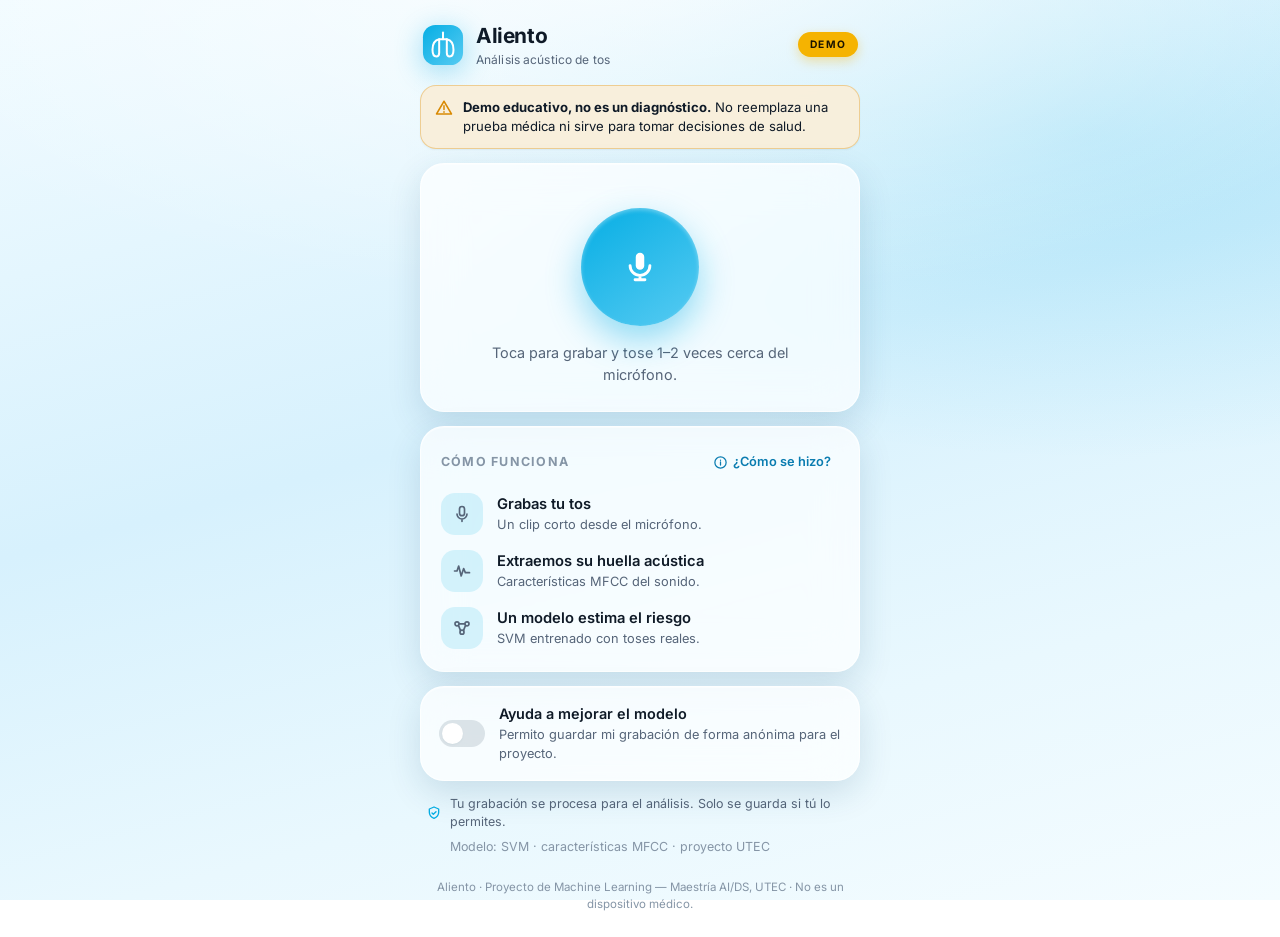
==== commit 1dc65403: "UI: adaptación a la paleta institucional UTEC (cian + amarillo) - Cian UTEC (#06aee4) como color pri" ====
--- a/deploy/static/index.html
+++ b/deploy/static/index.html
@@ -3,7 +3,7 @@
 <head>
   <meta charset="UTF-8">
   <meta name="viewport" content="width=device-width, initial-scale=1.0, viewport-fit=cover">
-  <meta name="theme-color" content="#dff3ee">
+  <meta name="theme-color" content="#e9f8fe">
   <meta name="description" content="Aliento · Análisis acústico de tos con IA (demo educativo).">
   <title>Aliento · Análisis acústico de tos</title>
   <link rel="manifest" href="manifest.webmanifest">
--- a/deploy/static/style.css
+++ b/deploy/static/style.css
@@ -9,35 +9,37 @@
 /* ===== Tokens (estética mint-glass, tema claro por defecto) ===== */
 :root {
   color-scheme:light;
-  --brand:#12a594; --brand-ink:#0b7d70; --accent:#43d6c1;
-  --cta:#0e2a26; --cta-ink:#ffffff;                 /* botón oscuro premium */
-  --text:#10221f; --muted:#55736d; --faint:#8aa39d;
-  --surface:rgba(255,255,255,.72);                  /* vidrio esmerilado */
-  --surface-strong:rgba(255,255,255,.92);
-  --border:rgba(255,255,255,.72);
-  --hairline:rgba(16,60,54,.12);
-  --track:rgba(16,60,54,.12);
+  --brand:#06aee4; --brand-ink:#0a7cb0; --accent:#57cbf2;   /* cian UTEC */
+  --highlight:#f5b301;                                       /* amarillo UTEC (acento puntual) */
+  --cta:#111a2b; --cta-ink:#ffffff;                          /* botón oscuro */
+  --text:#0f1a27; --muted:#566579; --faint:#8595a6;
+  --surface:rgba(255,255,255,.72);                           /* vidrio esmerilado */
+  --surface-strong:rgba(255,255,255,.93);
+  --border:rgba(255,255,255,.75);
+  --hairline:rgba(15,45,70,.12);
+  --track:rgba(15,45,70,.12);
   --success:#12a150; --warning:#d98a04; --danger:#e5484d;
-  --shadow-sm:0 1px 2px rgba(15,60,54,.06);
-  --shadow-md:0 12px 34px rgba(15,70,62,.12);
-  --shadow-lg:0 24px 60px rgba(15,70,62,.20);
-  --ring:0 0 0 4px rgba(18,165,148,.28);
-  --glow:0 14px 34px rgba(18,165,148,.40);
+  --shadow-sm:0 1px 2px rgba(10,60,90,.06);
+  --shadow-md:0 12px 34px rgba(8,70,105,.14);
+  --shadow-lg:0 24px 60px rgba(8,70,105,.22);
+  --ring:0 0 0 4px rgba(6,174,228,.30);
+  --glow:0 14px 34px rgba(6,174,228,.42);
 }
 :root[data-theme="dark"] {
   color-scheme:dark;
-  --brand:#2fd6c1; --brand-ink:#7defdb; --accent:#5be6d4;
-  --cta:#0c3a34; --cta-ink:#eafcf8;
-  --text:#e6f4f0; --muted:#94b3ac; --faint:#6d8b84;
-  --surface:rgba(20,40,36,.62); --surface-strong:rgba(22,44,40,.94);
+  --brand:#35c3f2; --brand-ink:#8fe0ff; --accent:#5bd6f5;
+  --highlight:#f7c02e;
+  --cta:#0b2740; --cta-ink:#eaf7ff;
+  --text:#e7f2fb; --muted:#9db2c6; --faint:#6f8498;
+  --surface:rgba(20,32,44,.62); --surface-strong:rgba(22,34,48,.94);
   --border:rgba(255,255,255,.08); --hairline:rgba(255,255,255,.10);
   --track:rgba(255,255,255,.12);
   --success:#3bd07e; --warning:#f0b23c; --danger:#ff6b70;
   --shadow-sm:0 1px 2px rgba(0,0,0,.3);
   --shadow-md:0 14px 36px rgba(0,0,0,.45);
   --shadow-lg:0 28px 64px rgba(0,0,0,.6);
-  --ring:0 0 0 4px rgba(47,214,193,.32);
-  --glow:0 14px 34px rgba(47,214,193,.34);
+  --ring:0 0 0 4px rgba(53,195,242,.32);
+  --glow:0 14px 34px rgba(53,195,242,.34);
 }
 
 /* ===== Reset ===== */
@@ -47,17 +49,17 @@
   font-family:'Inter',system-ui,-apple-system,'Segoe UI',Roboto,sans-serif;
   color:var(--text);
   background:
-    radial-gradient(120% 70% at 50% -5%, rgba(255,255,255,.65), transparent 55%),
-    radial-gradient(90% 60% at 85% 20%, rgba(67,214,193,.28), transparent 60%),
-    linear-gradient(165deg,#e8f7f2 0%,#bce8de 42%,#d2efe8 72%,#e6f6f1 100%);
+    radial-gradient(120% 70% at 50% -5%, rgba(255,255,255,.72), transparent 55%),
+    radial-gradient(90% 60% at 85% 15%, rgba(6,174,228,.18), transparent 60%),
+    linear-gradient(165deg,#f1fbff 0%,#d7f1fd 45%,#e9f8fe 75%,#f4fcff 100%);
   background-attachment:fixed;
   min-height:100vh; line-height:1.5; -webkit-font-smoothing:antialiased;
   padding:max(16px,env(safe-area-inset-top)) 16px calc(24px + env(safe-area-inset-bottom));
 }
 :root[data-theme="dark"] body {
   background:
-    radial-gradient(100% 60% at 50% -5%, rgba(47,214,193,.14), transparent 55%),
-    linear-gradient(165deg,#08201c 0%,#071714 55%,#06130f 100%);
+    radial-gradient(100% 60% at 50% -5%, rgba(53,195,242,.12), transparent 55%),
+    linear-gradient(165deg,#0d1926 0%,#0a141f 55%,#080f18 100%);
 }
 .num { font-variant-numeric:tabular-nums; font-feature-settings:'tnum' 1; }
 .oculto { display:none !important; }
@@ -67,16 +69,15 @@
 /* ===== App bar ===== */
 .appbar { display:flex; align-items:center; justify-content:space-between; padding:4px 2px 2px; }
 .marca { display:flex; align-items:center; gap:12px; }
-.logo { display:flex; filter:drop-shadow(0 6px 14px rgba(18,165,148,.35)); }
+.logo { display:flex; filter:drop-shadow(0 6px 14px rgba(6,174,228,.38)); }
 .respira { animation:respirar 4.5s ease-in-out infinite; transform-origin:center; }
 @keyframes respirar { 0%,100%{transform:scale(1); opacity:.94} 50%{transform:scale(1.06); opacity:1} }
 .marca-nombre { display:block; font-weight:700; font-size:1.3rem; letter-spacing:-.02em; }
 .marca-bajada { display:block; font-size:.75rem; color:var(--muted); letter-spacing:.01em; }
 .pill {
-  font-size:.64rem; font-weight:700; letter-spacing:.12em; color:var(--brand-ink);
-  background:color-mix(in srgb,var(--brand) 16%,transparent);
-  border:1px solid color-mix(in srgb,var(--brand) 32%,transparent);
-  padding:5px 11px; border-radius:999px; backdrop-filter:blur(8px);
+  font-size:.64rem; font-weight:700; letter-spacing:.12em; color:#1a1400;
+  background:var(--highlight); border:none;
+  padding:5px 12px; border-radius:999px; box-shadow:0 4px 12px rgba(245,179,1,.35);
 }
 
 /* ===== Aviso ===== */
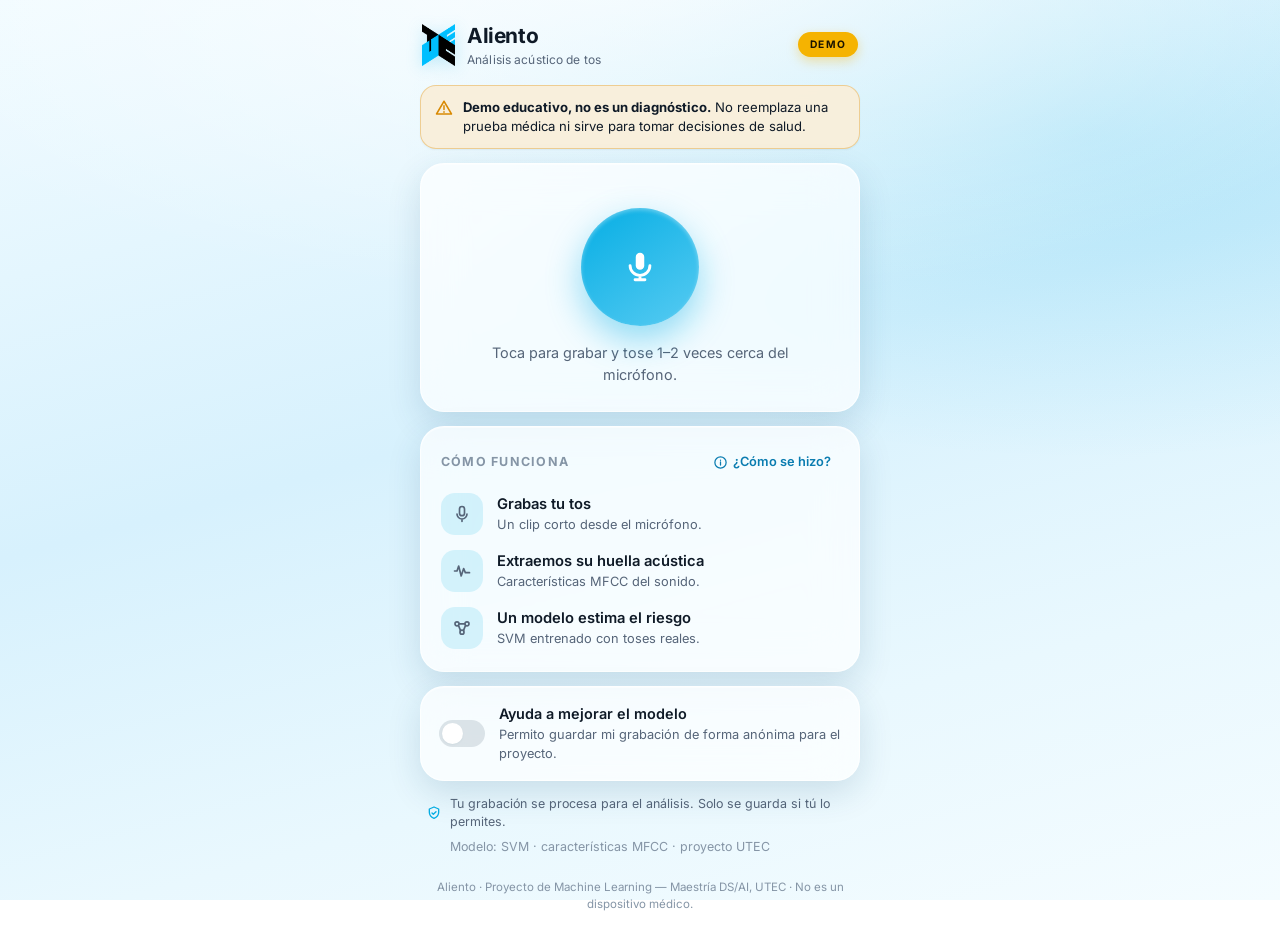
==== commit a5ea1fab: "Logo UTEC (isologo) como marca y favicon; correccion DS/AI - App: isologo UTEC en el header y como f" ====
--- a/deploy/static/index.html
+++ b/deploy/static/index.html
@@ -26,18 +26,7 @@
     <!-- ===== App bar ===== -->
     <header class="appbar">
       <div class="marca">
-        <span class="logo respira" aria-hidden="true">
-          <svg viewBox="0 0 44 44" width="42" height="42">
-            <rect x="1" y="1" width="42" height="42" rx="13" fill="url(#grad-marca)"/>
-            <!-- Pulmón estilizado: tráquea + dos lóbulos -->
-            <g fill="none" stroke="#fff" stroke-width="2.1" stroke-linecap="round" stroke-linejoin="round">
-              <path d="M22 9 v7"/>
-              <path d="M22 16 h-4 M22 16 h4"/>
-              <path d="M18 16 c-5 1 -7 6 -7 11 c0 4 1 7 4 7 c2 0 3 -1 3 -4 v-14"/>
-              <path d="M26 16 c5 1 7 6 7 11 c0 4 -1 7 -4 7 c-2 0 -3 -1 -3 -4 v-14"/>
-            </g>
-          </svg>
-        </span>
+        <img class="logo respira" src="img/utec-logo.png" alt="UTEC" height="42">
         <span class="marca-texto">
           <span class="marca-nombre">Aliento</span>
           <span class="marca-bajada">Análisis acústico de tos</span>
@@ -180,7 +169,7 @@
     </div>
 
     <footer class="footer">
-      Aliento · Proyecto de Machine Learning — Maestría AI/DS, UTEC ·
+      Aliento · Proyecto de Machine Learning — Maestría DS/AI, UTEC ·
       No es un dispositivo médico.
     </footer>
   </div>
--- a/deploy/static/style.css
+++ b/deploy/static/style.css
@@ -69,7 +69,7 @@
 /* ===== App bar ===== */
 .appbar { display:flex; align-items:center; justify-content:space-between; padding:4px 2px 2px; }
 .marca { display:flex; align-items:center; gap:12px; }
-.logo { display:flex; filter:drop-shadow(0 6px 14px rgba(6,174,228,.38)); }
+.logo { display:block; height:42px; width:auto; filter:drop-shadow(0 3px 8px rgba(6,174,228,.22)); }
 .respira { animation:respirar 4.5s ease-in-out infinite; transform-origin:center; }
 @keyframes respirar { 0%,100%{transform:scale(1); opacity:.94} 50%{transform:scale(1.06); opacity:1} }
 .marca-nombre { display:block; font-weight:700; font-size:1.3rem; letter-spacing:-.02em; }
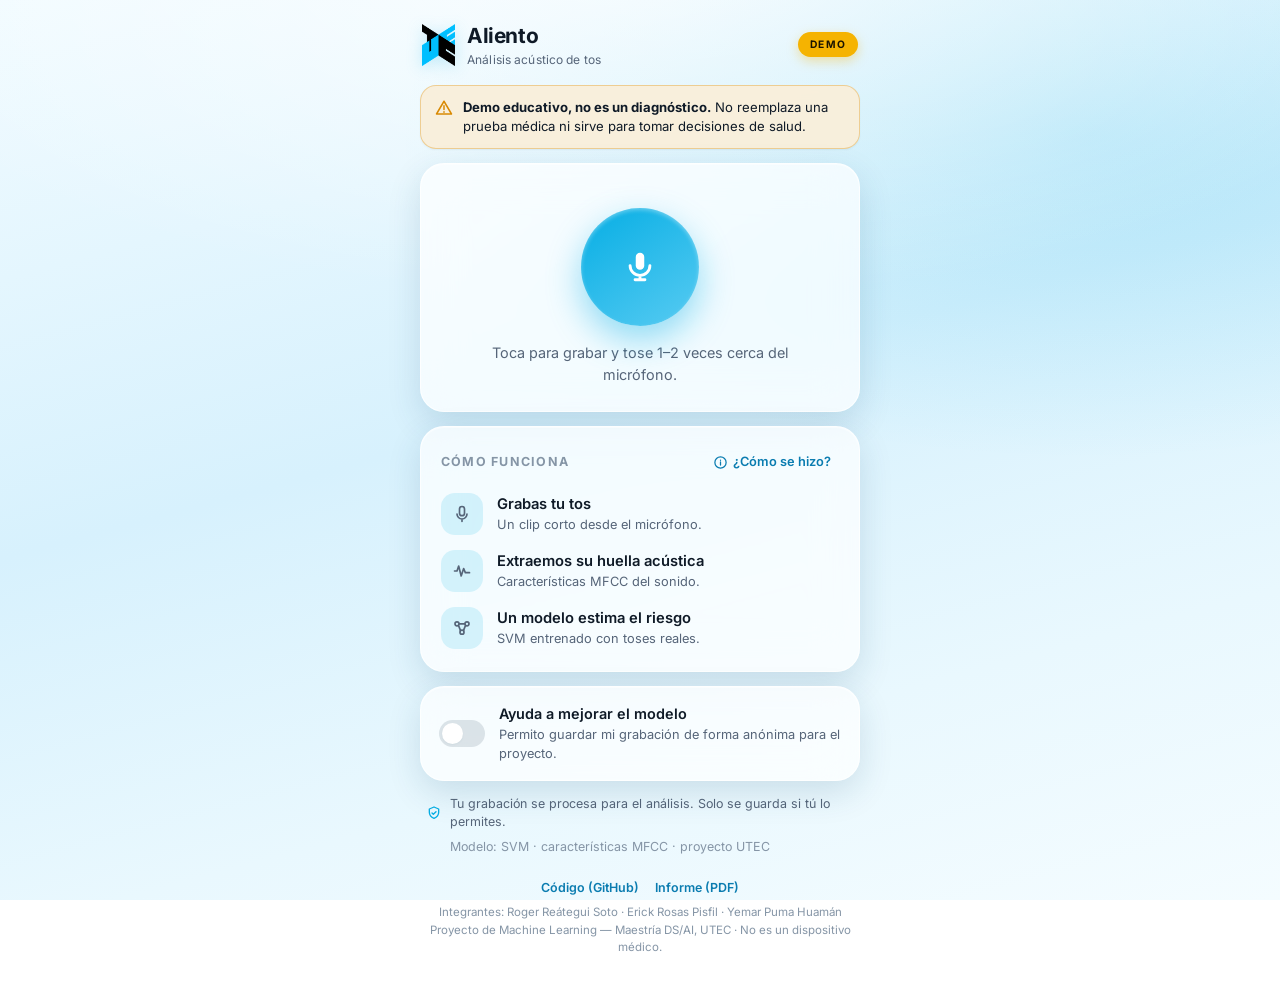
==== commit e9f132fc: "UI: modal centrado en movil (inset/margin auto) + footer con integrantes y enlaces (GitHub, PDF)" ====
--- a/deploy/static/index.html
+++ b/deploy/static/index.html
@@ -169,8 +169,12 @@
     </div>
 
     <footer class="footer">
-      Aliento · Proyecto de Machine Learning — Maestría DS/AI, UTEC ·
-      No es un dispositivo médico.
+      <div class="footer-links">
+        <a href="https://github.com/erosas-utec/ml-project-classification" target="_blank" rel="noopener">Código (GitHub)</a>
+        <a href="https://github.com/erosas-utec/ml-project-classification/blob/main/paper/main.pdf" target="_blank" rel="noopener">Informe (PDF)</a>
+      </div>
+      <p>Integrantes: Roger Reátegui Soto · Erick Rosas Pisfil · Yemar Puma Huamán</p>
+      <p>Proyecto de Machine Learning — Maestría DS/AI, UTEC · No es un dispositivo médico.</p>
     </footer>
   </div>
 
--- a/deploy/static/style.css
+++ b/deploy/static/style.css
@@ -207,9 +207,14 @@
 .nota svg { flex:0 0 auto; color:var(--brand); }
 .nota-modelo { color:var(--faint); padding-left:24px; }
 .footer { text-align:center; font-size:.72rem; color:var(--faint); padding:8px 8px 0; line-height:1.5; }
+.footer p { margin:1px 0; }
+.footer-links { display:flex; gap:16px; justify-content:center; margin-bottom:6px; }
+.footer-links a { color:var(--brand-ink); font-weight:600; font-size:.78rem; text-decoration:none; }
+.footer-links a:hover { text-decoration:underline; }
 
 /* ===== Modal "¿Cómo se hizo?" ===== */
-.modal { width:min(430px,92vw); max-height:86vh; padding:0; border:none; border-radius:26px;
+.modal { inset:0; margin:auto; width:min(430px,92vw); max-height:86vh; padding:0; border:none;
+  border-radius:26px;
   background:var(--surface-strong); backdrop-filter:blur(24px); -webkit-backdrop-filter:blur(24px);
   color:var(--text); box-shadow:var(--shadow-lg); overflow:hidden; }
 .modal::backdrop { background:rgba(8,30,26,.5); backdrop-filter:blur(4px); }
